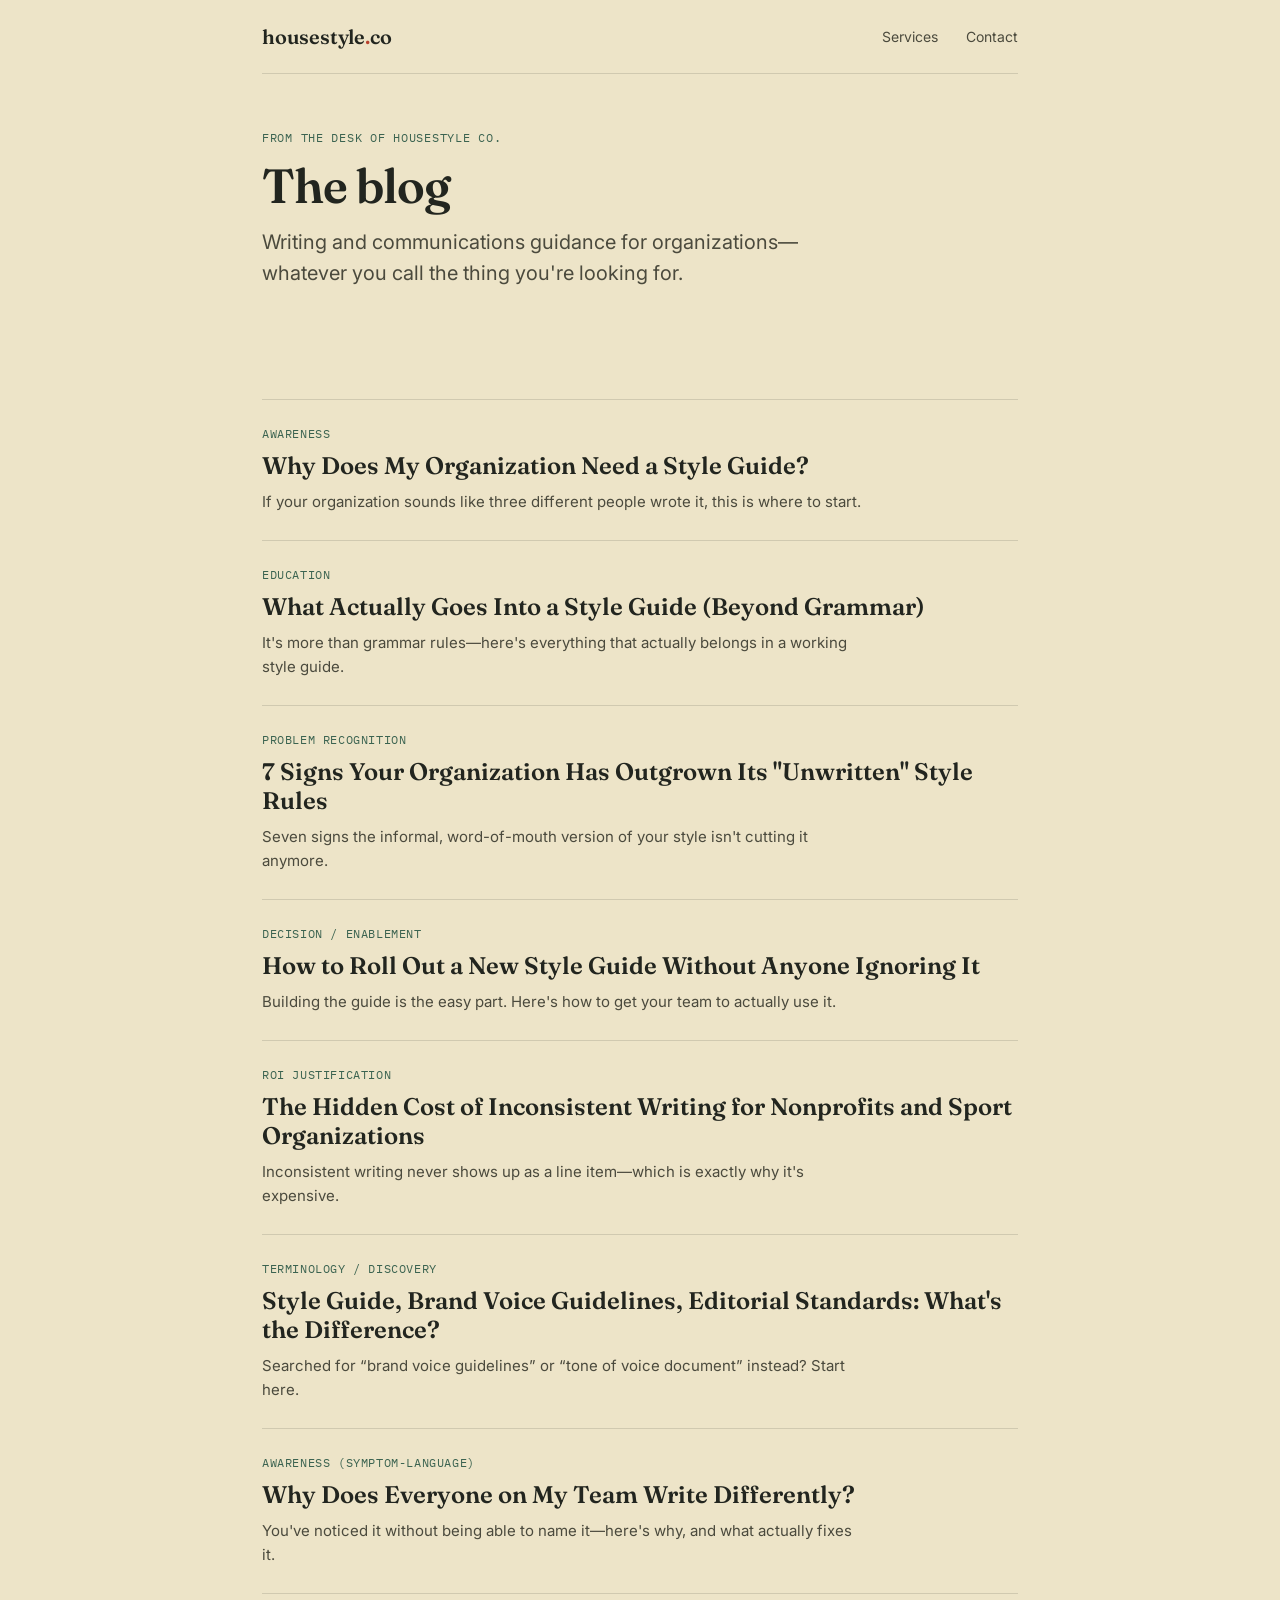
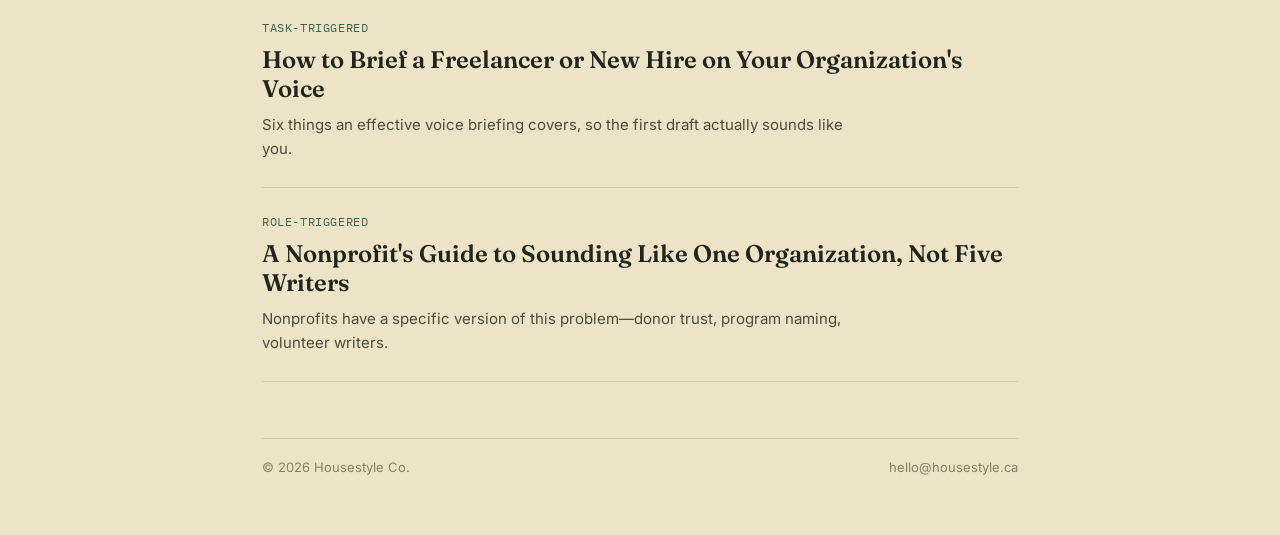
==== blog/index.html @ 7be758d1 "Add Housestyle Co. site: home, blog, free template Co-Authored-By: Claude Sonnet 5.5 <noreply@anthro" ====
<!DOCTYPE html>
<html lang="en">
<head>
<meta charset="UTF-8">
<meta name="viewport" content="width=device-width, initial-scale=1.0">

<title>Blog—Housestyle Co.</title>
<meta name="description" content="Writing and communications guidance for organizations—from Housestyle Co.">
<meta name="robots" content="index, follow">
<link rel="canonical" href="https://housestyle.ca/blog/">

<meta property="og:type" content="website">
<meta property="og:url" content="https://housestyle.ca/blog/">
<meta property="og:site_name" content="Housestyle Co.">
<meta property="og:title" content="Blog—Housestyle Co.">
<meta property="og:description" content="Writing and communications guidance for organizations.">
<meta property="og:image" content="https://housestyle.ca/og-image.png">

<link rel="preconnect" href="https://fonts.googleapis.com">
<link rel="preconnect" href="https://fonts.gstatic.com" crossorigin>
<link rel="stylesheet" href="../style.css">
<link rel="icon" href="data:image/svg+xml,<svg xmlns=%22http://www.w3.org/2000/svg%22 viewBox=%220 0 100 100%22><rect width=%22100%22 height=%22100%22 fill=%22%23EDE4C8%22/><rect x=%2222%22 y=%2222%22 width=%2256%22 height=%2256%22 fill=%22none%22 stroke=%22%23B8402C%22 stroke-width=%228%22/></svg>">
</head>
<body>
<div class="wrap">

  <nav class="nav" aria-label="Primary">
    <a class="wordmark" href="../index.html">housestyle<span>.</span>co</a>
    <div class="navlinks">
      <a href="../index.html#services">Services</a>
      <a href="../index.html#contact">Contact</a>
    </div>
  </nav>

  <header class="hero" style="padding:56px 0 20px;">
    <div class="eyebrow">from the desk of housestyle co.</div>
    <h1 class="headword" style="font-size:48px;">The blog</h1>
    <p class="definition" style="margin-top:18px;">Writing and communications guidance for organizations—whatever you call the thing you're looking for.</p>
  </header>

  <main>
  <div class="blog-list">
    <a class="post-card" href="why-your-organization-needs-a-style-guide.html">
      <p class="post-meta">Awareness</p>
      <h2 class="post-title">Why Does My Organization Need a Style Guide?</h2>
      <p class="post-excerpt">If your organization sounds like three different people wrote it, this is where to start.</p>
    </a>
    <a class="post-card" href="what-goes-into-a-style-guide.html">
      <p class="post-meta">Education</p>
      <h2 class="post-title">What Actually Goes Into a Style Guide (Beyond Grammar)</h2>
      <p class="post-excerpt">It's more than grammar rules—here's everything that actually belongs in a working style guide.</p>
    </a>
    <a class="post-card" href="signs-youve-outgrown-unwritten-style-rules.html">
      <p class="post-meta">Problem recognition</p>
      <h2 class="post-title">7 Signs Your Organization Has Outgrown Its "Unwritten" Style Rules</h2>
      <p class="post-excerpt">Seven signs the informal, word-of-mouth version of your style isn't cutting it anymore.</p>
    </a>
    <a class="post-card" href="how-to-roll-out-a-style-guide.html">
      <p class="post-meta">Decision / enablement</p>
      <h2 class="post-title">How to Roll Out a New Style Guide Without Anyone Ignoring It</h2>
      <p class="post-excerpt">Building the guide is the easy part. Here's how to get your team to actually use it.</p>
    </a>
    <a class="post-card" href="hidden-cost-of-inconsistent-writing.html">
      <p class="post-meta">ROI justification</p>
      <h2 class="post-title">The Hidden Cost of Inconsistent Writing for Nonprofits and Sport Organizations</h2>
      <p class="post-excerpt">Inconsistent writing never shows up as a line item—which is exactly why it's expensive.</p>
    </a>
    <a class="post-card" href="style-guide-brand-voice-glossary.html">
      <p class="post-meta">Terminology / discovery</p>
      <h2 class="post-title">Style Guide, Brand Voice Guidelines, Editorial Standards: What's the Difference?</h2>
      <p class="post-excerpt">Searched for “brand voice guidelines” or “tone of voice document” instead? Start here.</p>
    </a>
    <a class="post-card" href="why-everyone-writes-differently.html">
      <p class="post-meta">Awareness (symptom-language)</p>
      <h2 class="post-title">Why Does Everyone on My Team Write Differently?</h2>
      <p class="post-excerpt">You've noticed it without being able to name it—here's why, and what actually fixes it.</p>
    </a>
    <a class="post-card" href="how-to-brief-a-freelancer.html">
      <p class="post-meta">Task-triggered</p>
      <h2 class="post-title">How to Brief a Freelancer or New Hire on Your Organization's Voice</h2>
      <p class="post-excerpt">Six things an effective voice briefing covers, so the first draft actually sounds like you.</p>
    </a>
    <a class="post-card" href="sounding-like-one-organization.html">
      <p class="post-meta">Role-triggered</p>
      <h2 class="post-title">A Nonprofit's Guide to Sounding Like One Organization, Not Five Writers</h2>
      <p class="post-excerpt">Nonprofits have a specific version of this problem—donor trust, program naming, volunteer writers.</p>
    </a>
  </div>
  </main>

  <footer>
    <div class="footer-meta">
      <span>&copy; <span id="year"></span> Housestyle Co.</span>
      <span>hello@housestyle.ca</span>
    </div>
  </footer>

</div>
<script>document.getElementById('year').textContent = new Date().getFullYear();</script>
</body>
</html>
---- style.css ----
@import url('https://fonts.googleapis.com/css2?family=Fraunces:opsz,wght@9..144,400;9..144,500;9..144,600&family=Inter:wght@400;500;600&family=IBM+Plex+Mono:wght@400;500&display=swap');

:root{
  --paper:#EDE4C8;
  --paper-2:#E2D6AC;
  --ink:#22251F;
  --ink-soft:#4B4A3D;
  --muted:#8A7F63;
  --redline:#B8402C;
  --stamp:#3B6350;
  --line: rgba(34,37,31,0.14);
}
*{box-sizing:border-box;}
html{scroll-behavior:smooth;}
body{margin:0;background:var(--paper);color:var(--ink);font-family:'Inter',sans-serif;}
.wrap{max-width:820px;margin:0 auto;padding:0 32px;}
a{color:inherit;}

/* nav */
.nav{position:sticky;top:0;background:var(--paper);z-index:10;display:flex;align-items:center;justify-content:space-between;padding:24px 0;border-bottom:1px solid var(--line);}
.wordmark{font-family:'Fraunces',serif;font-size:20px;font-weight:600;letter-spacing:-0.01em;text-decoration:none;}
.wordmark span{color:var(--redline);}
.navlinks{display:flex;gap:28px;font-size:14px;color:var(--ink-soft);}
.navlinks a{text-decoration:none;}
.navlinks a:hover{color:var(--redline);}

/* hero: dictionary entry */
.hero{padding:72px 0 40px;}
.eyebrow{font-family:'IBM Plex Mono',monospace;font-size:12px;letter-spacing:0.06em;text-transform:uppercase;color:var(--stamp);margin-bottom:18px;}
.headword{font-family:'Fraunces',serif;font-size:64px;font-weight:600;line-height:0.95;letter-spacing:-0.02em;margin:0;}
.phonetic{font-family:'IBM Plex Mono',monospace;font-size:16px;color:var(--muted);margin:14px 0 22px;}
.phonetic em{font-style:normal;color:var(--ink-soft);}
.tagline{font-family:'Fraunces',serif;font-style:italic;font-size:22px;color:var(--redline);margin:0 0 22px;}
.definition{font-size:20px;line-height:1.55;max-width:560px;color:var(--ink-soft);margin:0 0 34px;}
.definition strong{color:var(--ink);font-weight:600;}

.cta-row{display:flex;gap:14px;flex-wrap:wrap;}
.btn{font-family:'Inter',sans-serif;font-size:15px;font-weight:500;padding:13px 22px;border-radius:3px;text-decoration:none;display:inline-block;border:1px solid var(--ink);cursor:pointer;}
.btn-primary{background:var(--ink);color:var(--paper);}
.btn-primary:hover{background:var(--ink-soft);}
.btn-secondary{background:transparent;color:var(--ink);}
.btn-secondary:hover{background:var(--paper-2);}

/* redline demo */
.demo{margin:56px 0;padding:32px;background:var(--paper-2);border-radius:4px;}
.demo-label{font-family:'IBM Plex Mono',monospace;font-size:12px;text-transform:uppercase;letter-spacing:0.06em;color:var(--muted);margin-bottom:18px;}
.demo-line{font-family:'Fraunces',serif;font-size:19px;line-height:2.1;color:var(--ink-soft);}
.strike{text-decoration:line-through;text-decoration-color:var(--redline);text-decoration-thickness:1.5px;color:var(--muted);}
.insert{color:var(--redline);font-family:'IBM Plex Mono',monospace;font-size:15px;margin-left:6px;}
.insert::before{content:"^ ";}

/* shared section heading */
section{scroll-margin-top:90px;}
.section-title{font-family:'Fraunces',serif;font-size:28px;font-weight:600;margin:0 0 6px;}
.section-sub{color:var(--muted);font-size:15px;margin:0 0 32px;}

/* services */
.services{margin:64px 0;}
.entry{display:grid;grid-template-columns:56px 1fr;gap:20px;padding:24px 0;border-top:1px solid var(--line);}
.entry:last-child{border-bottom:1px solid var(--line);}
.entry-num{font-family:'IBM Plex Mono',monospace;font-size:14px;color:var(--stamp);padding-top:3px;}
.entry-title{font-family:'Fraunces',serif;font-size:20px;font-weight:600;margin:0 0 8px;}
.entry-body{font-size:15px;line-height:1.6;color:var(--ink-soft);margin:0;max-width:520px;}

/* how it works */
.process{margin:64px 0;}
.steps{display:grid;grid-template-columns:repeat(4,1fr);gap:20px;}
.step{padding:20px 0 0;border-top:2px solid var(--stamp);}
.step-num{font-family:'IBM Plex Mono',monospace;font-size:13px;color:var(--stamp);margin:0 0 10px;}
.step-title{font-family:'Fraunces',serif;font-size:17px;font-weight:600;margin:0 0 8px;}
.step-body{font-size:14px;line-height:1.5;color:var(--ink-soft);margin:0;}

/* credentials */
.about{margin:64px 0;padding:36px 0;border-top:1px solid var(--line);border-bottom:1px solid var(--line);display:grid;grid-template-columns:1fr 1fr;gap:32px;}
.stat-num{font-family:'Fraunces',serif;font-size:36px;font-weight:600;color:var(--stamp);margin:0;}
.stat-label{font-size:14px;color:var(--ink-soft);margin:6px 0 0;line-height:1.5;}

/* contact */
.contact{margin:64px 0;}
.closing-line{font-family:'Fraunces',serif;font-size:32px;font-weight:600;line-height:1.2;max-width:480px;margin:0 0 26px;}
.contact-form{max-width:480px;margin-top:32px;display:flex;flex-direction:column;gap:14px;}
.contact-form label{font-family:'IBM Plex Mono',monospace;font-size:12px;text-transform:uppercase;letter-spacing:0.05em;color:var(--muted);}
.contact-form input,.contact-form textarea{font-family:'Inter',sans-serif;font-size:15px;padding:11px 12px;border:1px solid var(--ink-soft);border-radius:3px;background:var(--paper-2);color:var(--ink);}
.contact-form textarea{min-height:110px;resize:vertical;}
.contact-form input:focus,.contact-form textarea:focus{outline:2px solid var(--redline);outline-offset:1px;}

footer{padding:0 0 60px;}
.footer-meta{margin-top:16px;padding-top:20px;border-top:1px solid var(--line);font-size:13px;color:var(--muted);display:flex;justify-content:space-between;flex-wrap:wrap;gap:8px;}

/* ---- blog-specific additions ---- */

/* blog index list */
.blog-list{margin:56px 0;}
.post-card{display:block;padding:26px 0;border-top:1px solid var(--line);text-decoration:none;color:inherit;}
.post-card:last-child{border-bottom:1px solid var(--line);}
.post-meta{font-family:'IBM Plex Mono',monospace;font-size:12px;text-transform:uppercase;letter-spacing:0.05em;color:var(--stamp);margin:0 0 10px;}
.post-title{font-family:'Fraunces',serif;font-size:24px;font-weight:600;margin:0 0 10px;}
.post-card:hover .post-title{color:var(--redline);}
.post-excerpt{font-size:15px;line-height:1.6;color:var(--ink-soft);margin:0;max-width:600px;}

/* article page */
.article-header{padding:56px 0 32px;border-bottom:1px solid var(--line);}
.breadcrumb{font-family:'IBM Plex Mono',monospace;font-size:12px;color:var(--muted);margin:0 0 22px;text-decoration:none;display:inline-block;}
.breadcrumb:hover{color:var(--redline);}
.article-title{font-family:'Fraunces',serif;font-size:42px;font-weight:600;line-height:1.1;letter-spacing:-0.01em;margin:0 0 16px;}
.article-meta{font-family:'IBM Plex Mono',monospace;font-size:12px;text-transform:uppercase;letter-spacing:0.05em;color:var(--stamp);}

.article-body{padding:44px 0 20px;font-size:17px;line-height:1.75;color:var(--ink-soft);max-width:680px;}
.article-body h2{font-family:'Fraunces',serif;font-size:26px;font-weight:600;color:var(--ink);margin:44px 0 16px;}
.article-body h2:first-child{margin-top:0;}
.article-body p{margin:0 0 20px;}
.article-body ul{margin:0 0 20px;padding-left:22px;}
.article-body li{margin:0 0 10px;}
.article-body strong{color:var(--ink);font-weight:600;}
.article-body a{color:var(--redline);text-decoration-thickness:1.5px;}
.article-body hr{border:none;border-top:1px solid var(--line);margin:44px 0 28px;}
.article-cta{font-size:16px;line-height:1.6;color:var(--ink-soft);font-style:italic;}
.article-cta a{font-style:normal;}

.template-cta{margin:40px 0;padding:28px;background:var(--paper-2);border-radius:4px;border-left:3px solid var(--redline);}
.template-cta-label{font-family:'IBM Plex Mono',monospace;font-size:12px;text-transform:uppercase;letter-spacing:0.06em;color:var(--stamp);margin:0 0 10px;}
.template-cta-title{font-family:'Fraunces',serif;font-size:21px;font-weight:600;color:var(--ink);margin:0 0 8px;}
.template-cta-body{font-size:15px;line-height:1.6;color:var(--ink-soft);margin:0 0 18px;max-width:480px;}

.article-nav{display:flex;justify-content:space-between;padding:32px 0 60px;border-top:1px solid var(--line);margin-top:20px;font-size:14px;}
.article-nav a{text-decoration:none;color:var(--ink-soft);}
.article-nav a:hover{color:var(--redline);}

@media(max-width:640px){
  .headword{font-size:40px;}
  .article-title{font-size:30px;}
  .about{grid-template-columns:1fr;}
  .steps{grid-template-columns:1fr 1fr;}
  .nav{flex-direction:column;align-items:flex-start;gap:14px;position:static;}
}
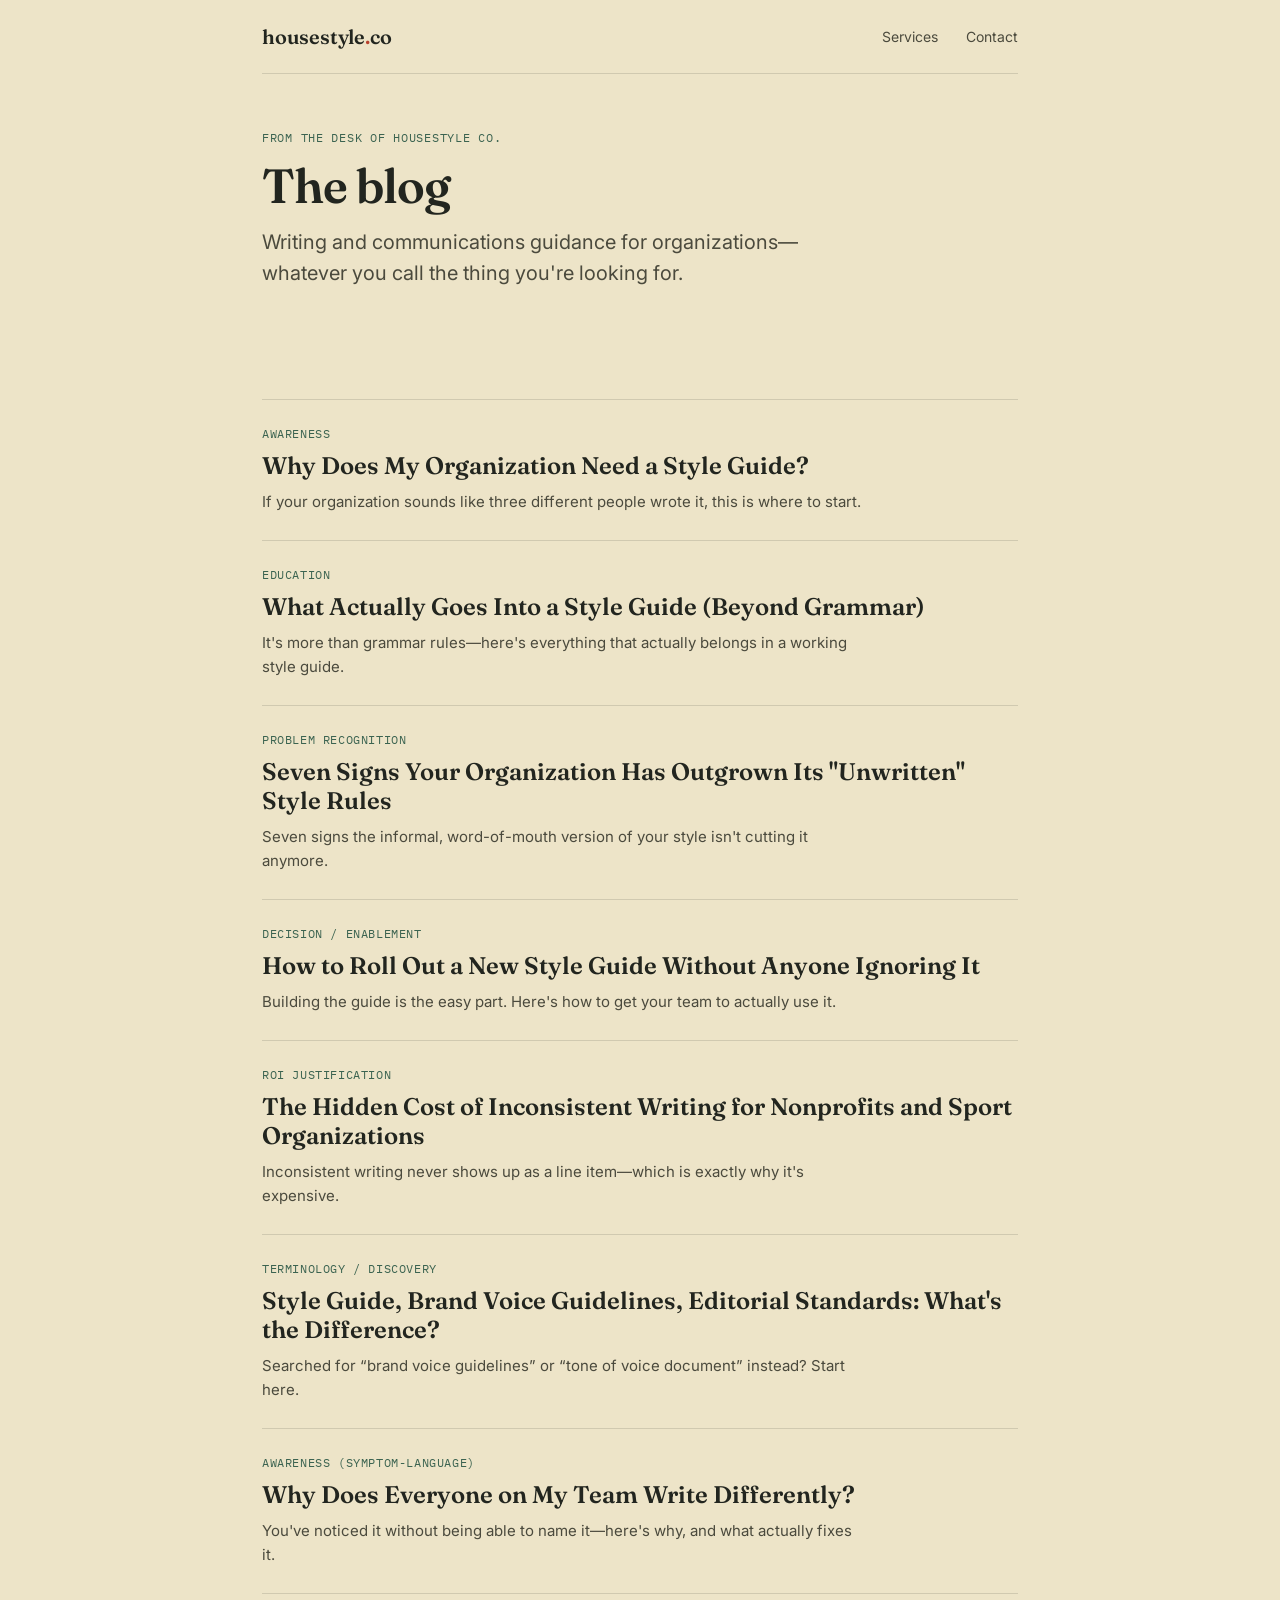
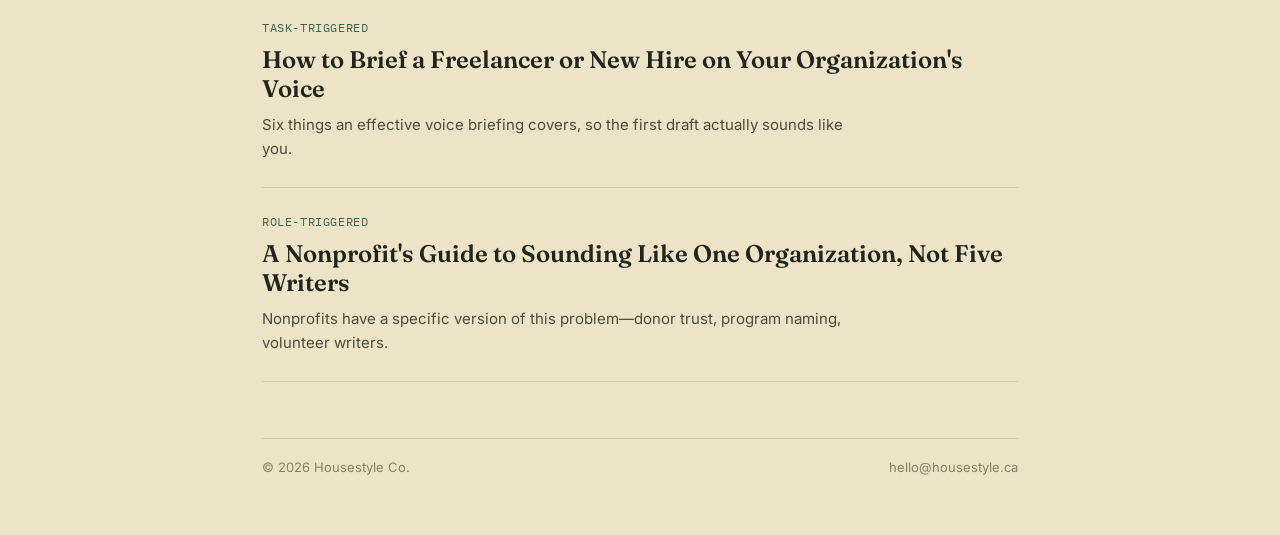
==== commit 2c579098: "Number style: spell out one to nine, numerals for 10 and up (excluding main page) Co-Authored-By: Cl" ====
--- a/blog/index.html
+++ b/blog/index.html
@@ -52,7 +52,7 @@
     </a>
     <a class="post-card" href="signs-youve-outgrown-unwritten-style-rules.html">
       <p class="post-meta">Problem recognition</p>
-      <h2 class="post-title">7 Signs Your Organization Has Outgrown Its "Unwritten" Style Rules</h2>
+      <h2 class="post-title">Seven Signs Your Organization Has Outgrown Its "Unwritten" Style Rules</h2>
       <p class="post-excerpt">Seven signs the informal, word-of-mouth version of your style isn't cutting it anymore.</p>
     </a>
     <a class="post-card" href="how-to-roll-out-a-style-guide.html">
--- a/style.css
+++ b/style.css
@@ -133,3 +133,21 @@
   .steps{grid-template-columns:1fr 1fr;}
   .nav{flex-direction:column;align-items:flex-start;gap:14px;position:static;}
 }
+
+/* ---- HubSpot embedded forms ---- */
+.hs-form-wrap{max-width:480px;margin-top:32px;}
+.hs-form-wrap form.hs-form{display:flex;flex-direction:column;gap:14px;margin:0;font-family:'Inter',sans-serif;}
+.hs-form-wrap fieldset{max-width:none !important;border:0;margin:0;padding:0;}
+.hs-form-wrap .hs-form-field{margin:0 0 14px;}
+.hs-form-wrap .hs-form-field>label,.hs-form-wrap label{display:block;font-family:'IBM Plex Mono',monospace;font-size:12px;text-transform:uppercase;letter-spacing:0.05em;color:var(--muted);margin-bottom:6px;}
+.hs-form-wrap .hs-form-required{color:var(--redline);margin-left:2px;}
+.hs-form-wrap .input{margin:0;}
+.hs-form-wrap input.hs-input,.hs-form-wrap textarea.hs-input{width:100% !important;box-sizing:border-box;font-family:'Inter',sans-serif;font-size:15px;padding:11px 12px;border:1px solid var(--ink-soft);border-radius:3px;background:var(--paper-2);color:var(--ink);}
+.hs-form-wrap textarea.hs-input{min-height:110px;resize:vertical;}
+.hs-form-wrap input.hs-input:focus,.hs-form-wrap textarea.hs-input:focus{outline:2px solid var(--redline);outline-offset:1px;}
+.hs-form-wrap .hs-error-msgs{list-style:none;margin:6px 0 0;padding:0;}
+.hs-form-wrap .hs-error-msg,.hs-form-wrap .hs-error-msgs label{color:var(--redline);font-family:'Inter',sans-serif;font-size:13px;text-transform:none;letter-spacing:0;}
+.hs-form-wrap input.hs-button{font-family:'Inter',sans-serif;font-size:15px;font-weight:500;padding:13px 22px;border-radius:3px;border:1px solid var(--ink);background:var(--ink);color:var(--paper);cursor:pointer;}
+.hs-form-wrap input.hs-button:hover{background:var(--ink-soft);}
+.hs-form-wrap .submitted-message{font-family:'Fraunces',serif;font-size:20px;color:var(--stamp);}
+.hs-form-wrap .hs-richtext,.hs-form-wrap .legal-consent-container{font-size:13px;color:var(--muted);}
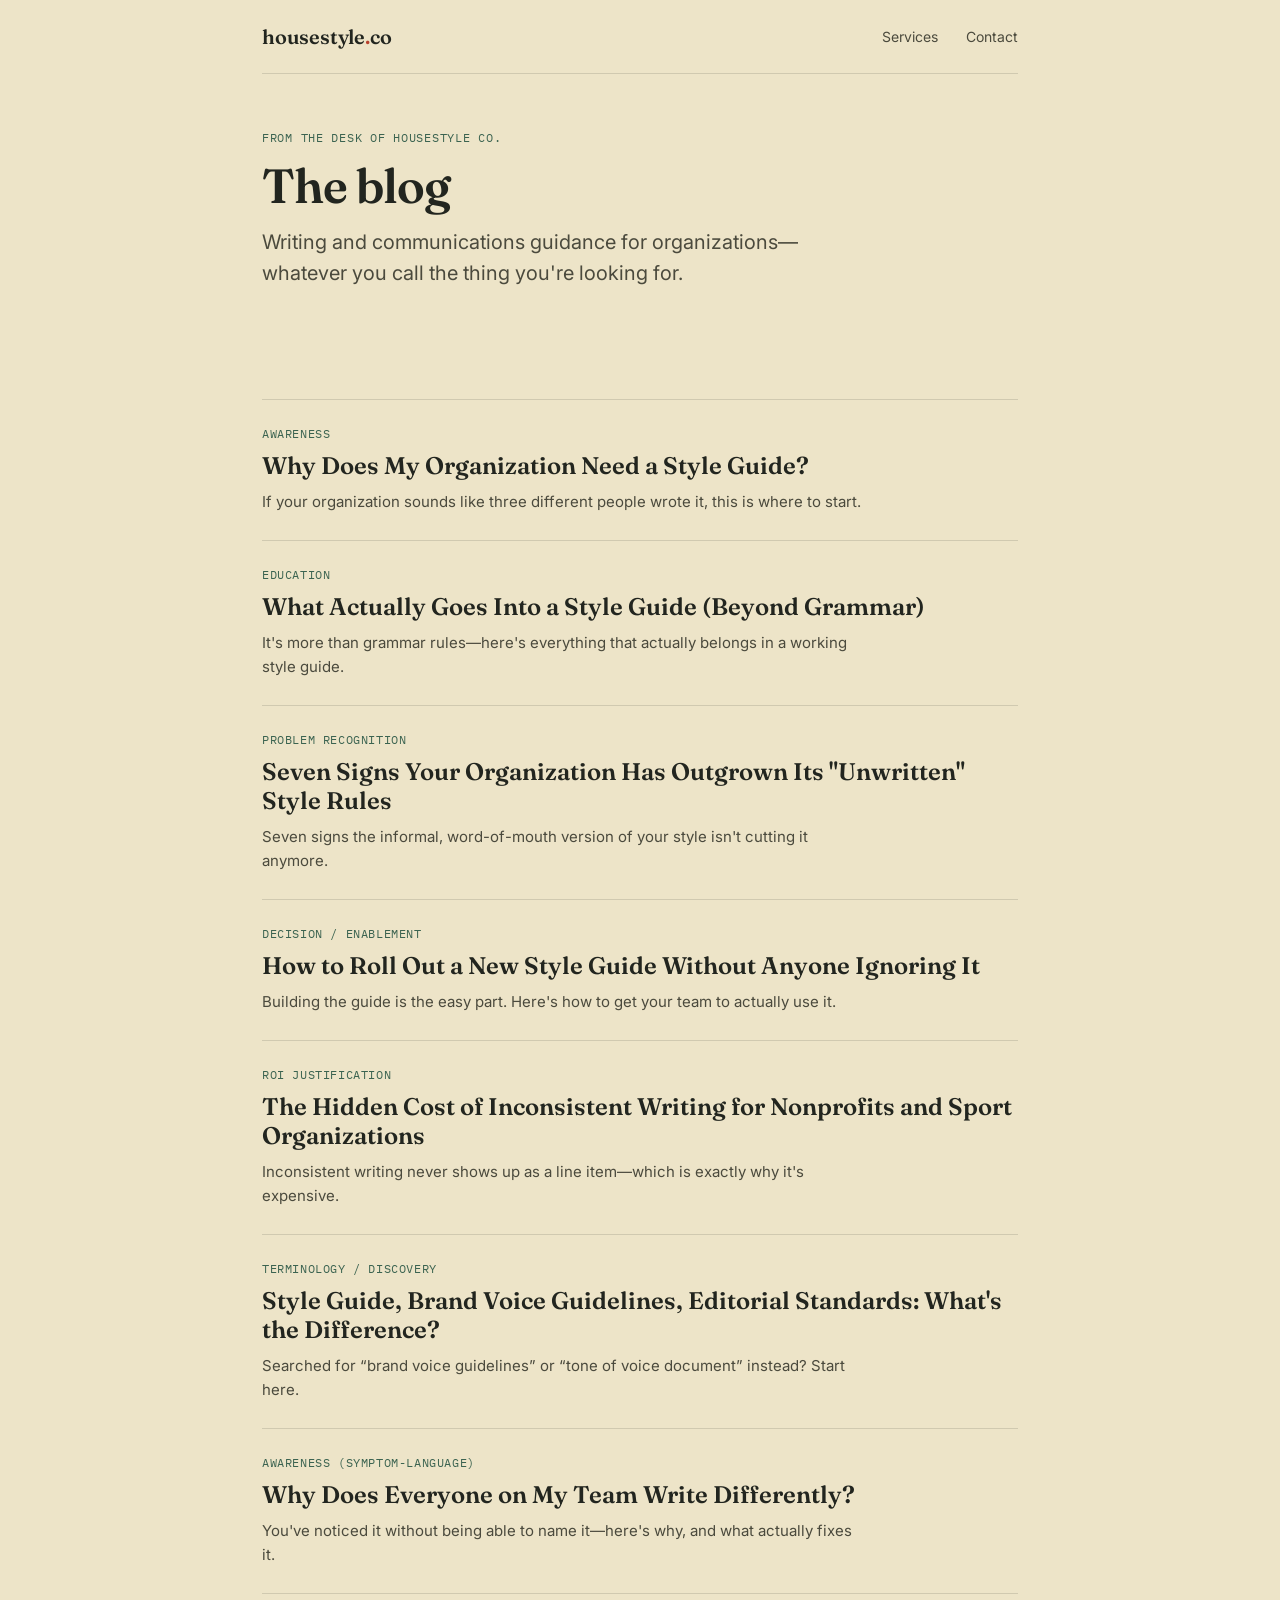
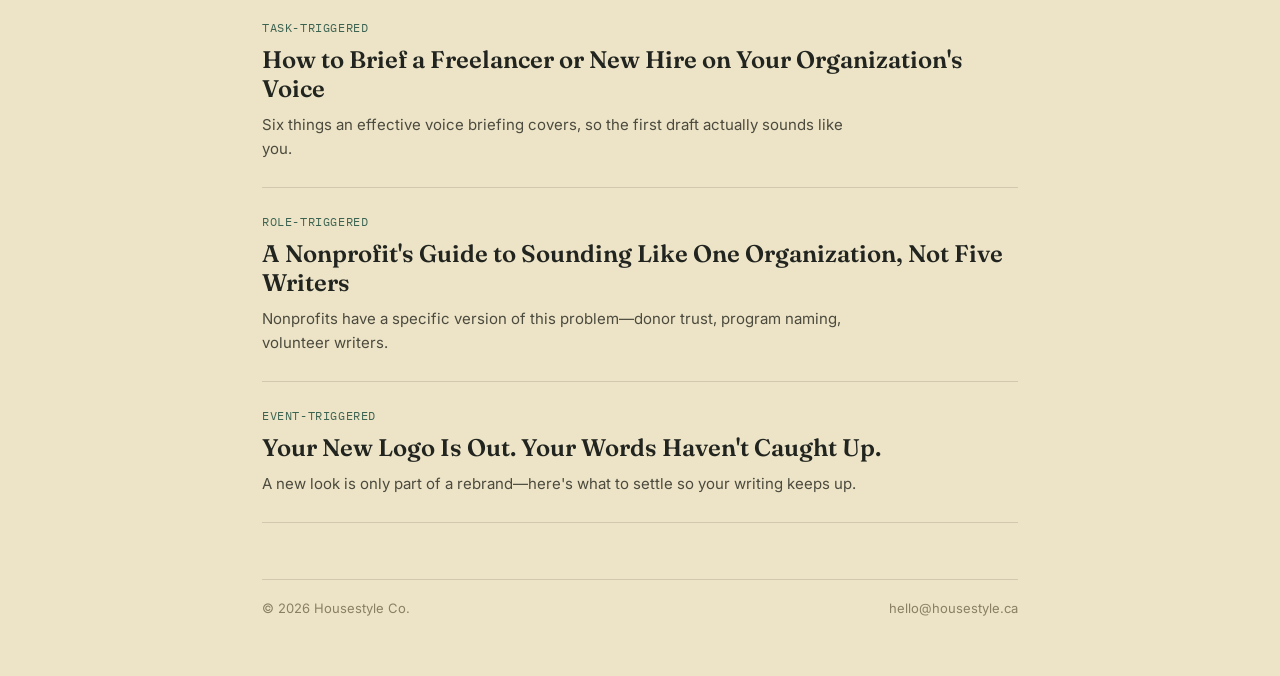
==== commit e1d91ce5: "Add blog post: Your New Logo Is Out. Your Words Haven't Caught Up. New post page and Markdown source" ====
--- a/blog/index.html
+++ b/blog/index.html
@@ -85,6 +85,11 @@
       <h2 class="post-title">A Nonprofit's Guide to Sounding Like One Organization, Not Five Writers</h2>
       <p class="post-excerpt">Nonprofits have a specific version of this problem—donor trust, program naming, volunteer writers.</p>
     </a>
+    <a class="post-card" href="new-logo-words-havent-caught-up.html">
+      <p class="post-meta">Event-triggered</p>
+      <h2 class="post-title">Your New Logo Is Out. Your Words Haven't Caught Up.</h2>
+      <p class="post-excerpt">A new look is only part of a rebrand—here's what to settle so your writing keeps up.</p>
+    </a>
   </div>
   </main>
 
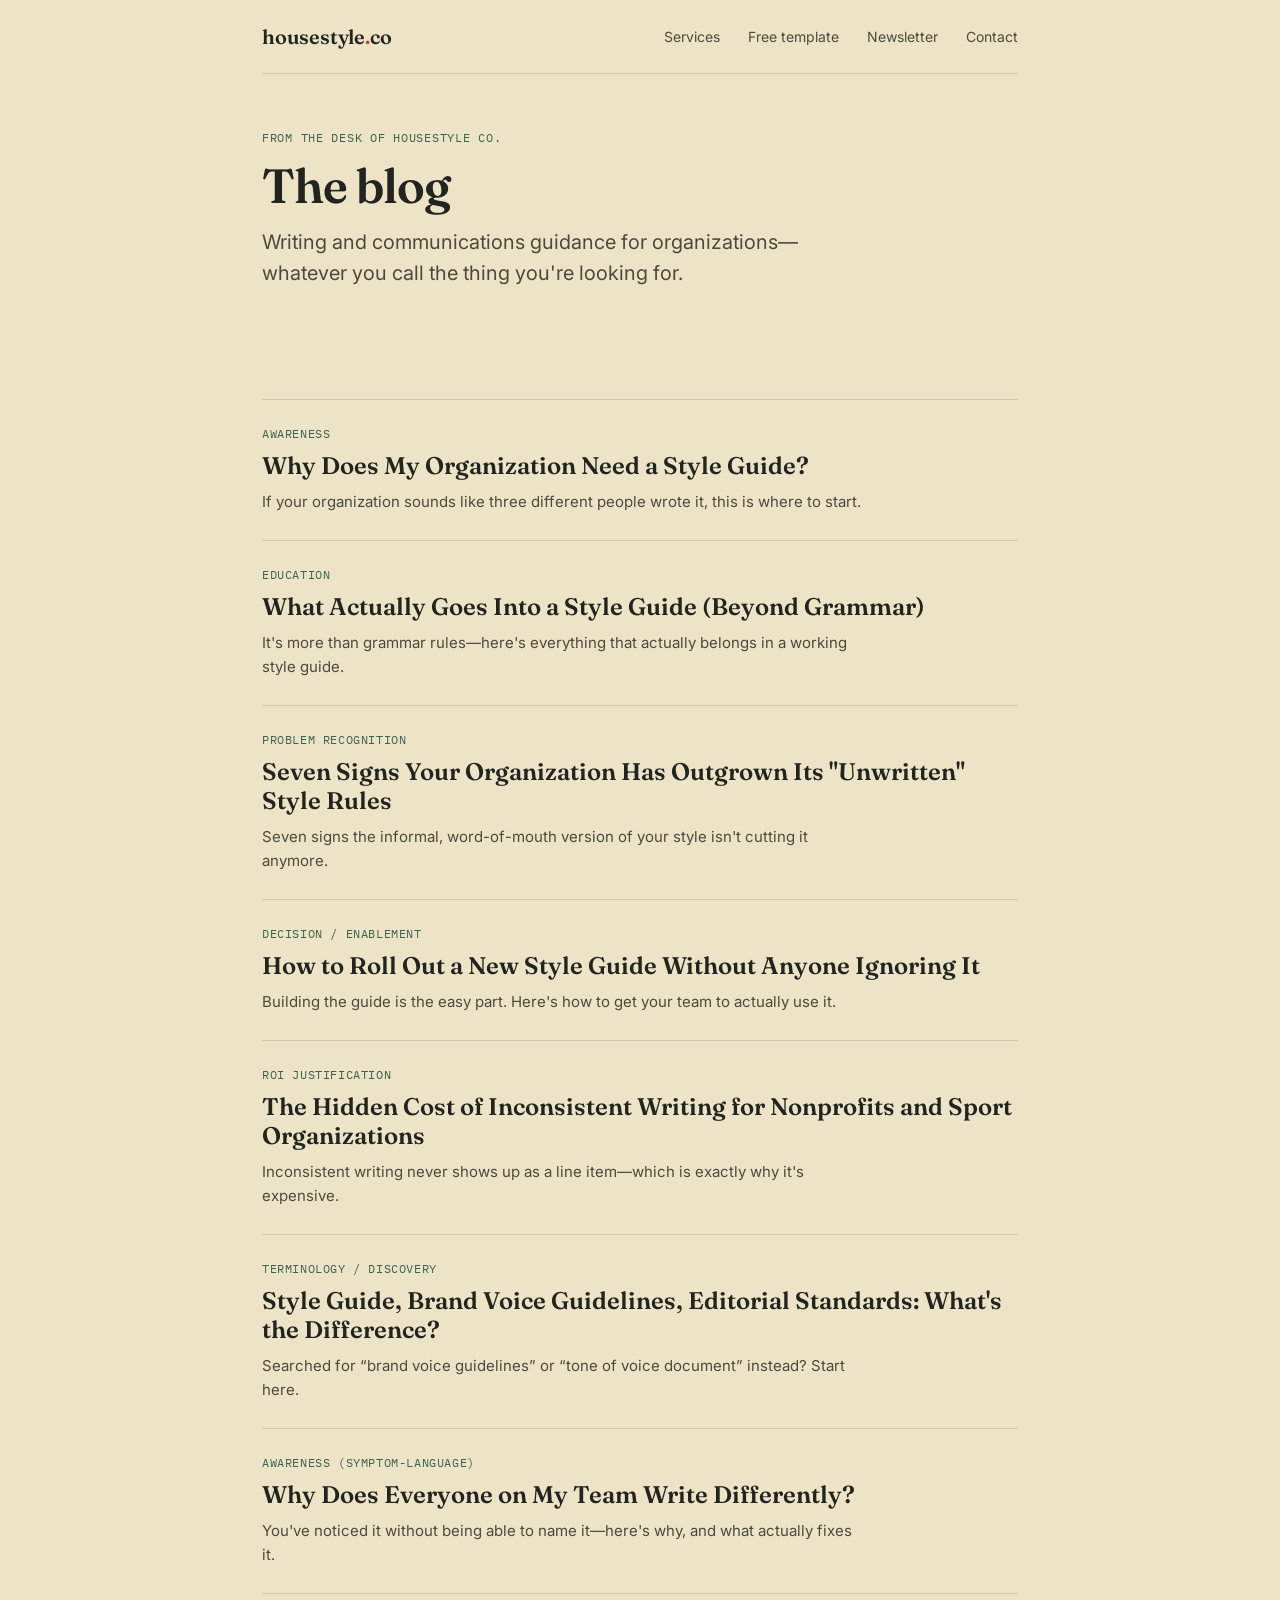
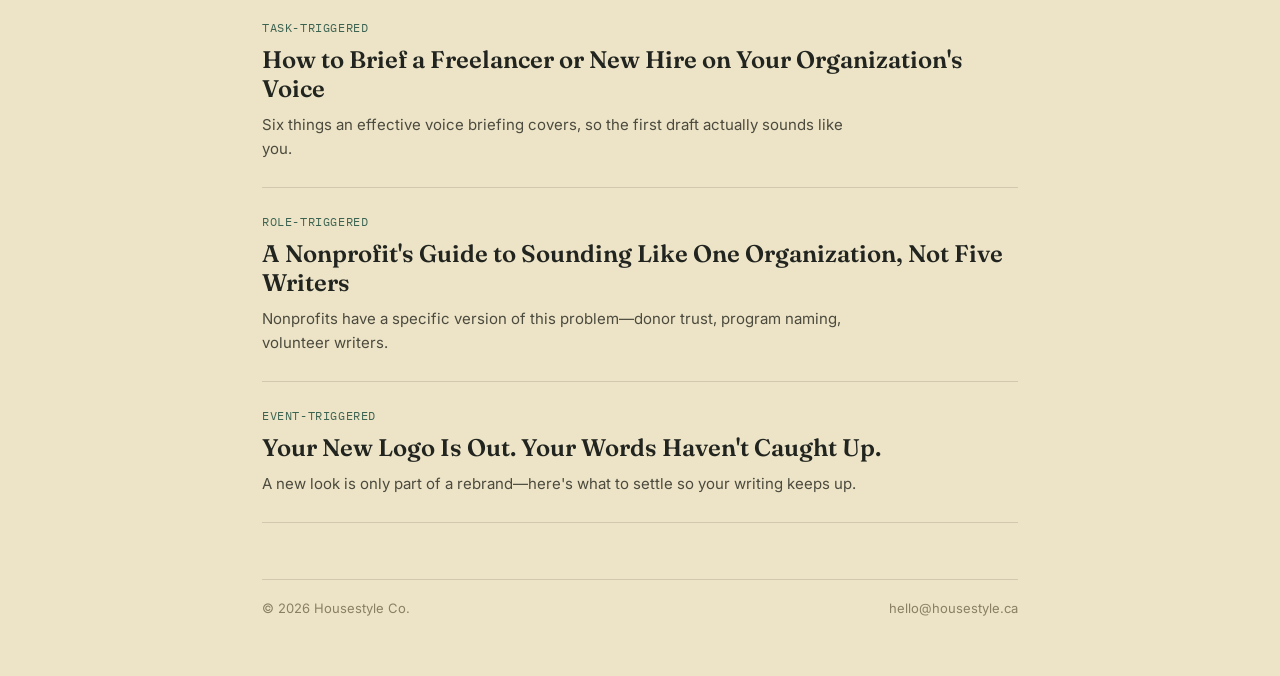
==== commit 6781bb40: "Add Free template and Newsletter links to the top menu Co-Authored-By: Claude Sonnet 5.5 <noreply@an" ====
--- a/blog/index.html
+++ b/blog/index.html
@@ -28,6 +28,8 @@
     <a class="wordmark" href="../index.html">housestyle<span>.</span>co</a>
     <div class="navlinks">
       <a href="../index.html#services">Services</a>
+      <a href="../free-template/index.html">Free template</a>
+      <a href="https://housestyleca.substack.com" target="_blank" rel="noopener">Newsletter</a>
       <a href="../index.html#contact">Contact</a>
     </div>
   </nav>
--- a/style.css
+++ b/style.css
@@ -132,6 +132,7 @@
   .about{grid-template-columns:1fr;}
   .steps{grid-template-columns:1fr 1fr;}
   .nav{flex-direction:column;align-items:flex-start;gap:14px;position:static;}
+  .navlinks{flex-wrap:wrap;gap:8px 20px;}
 }
 
 /* ---- HubSpot embedded forms ---- */
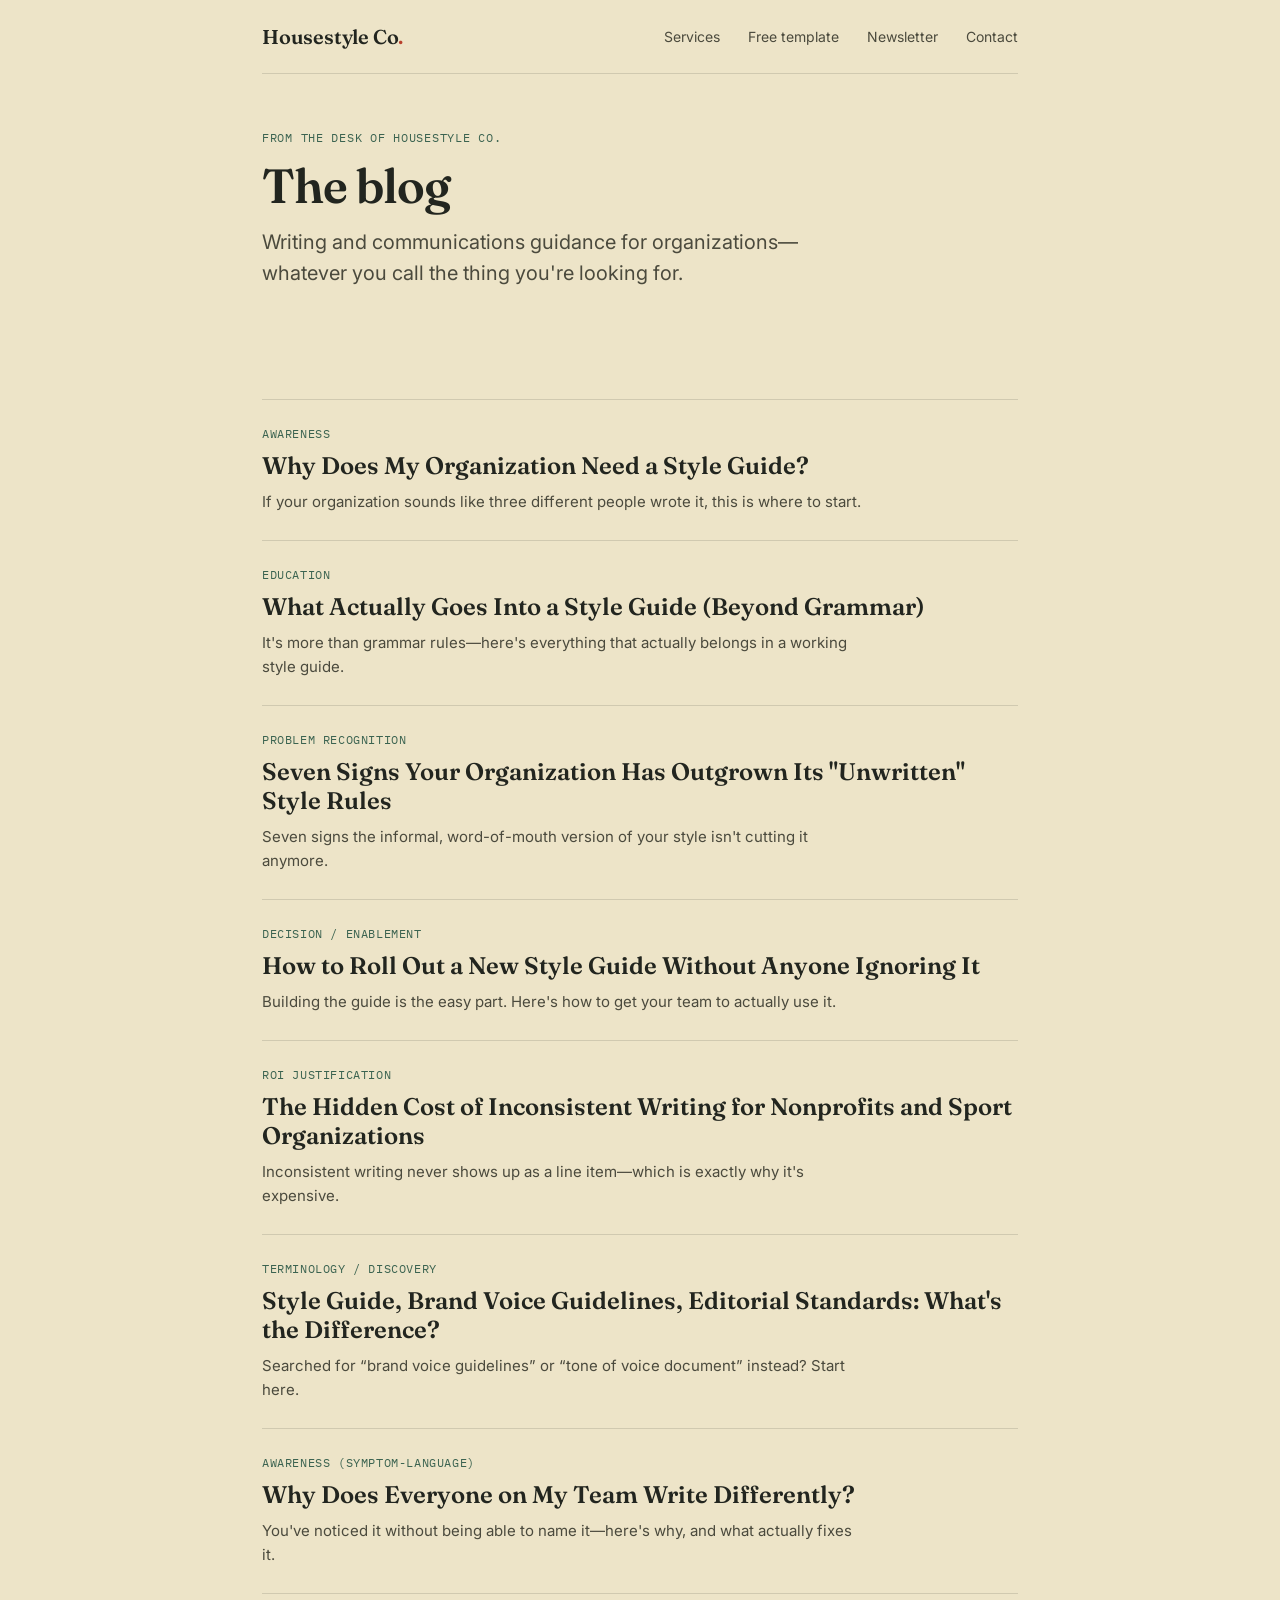
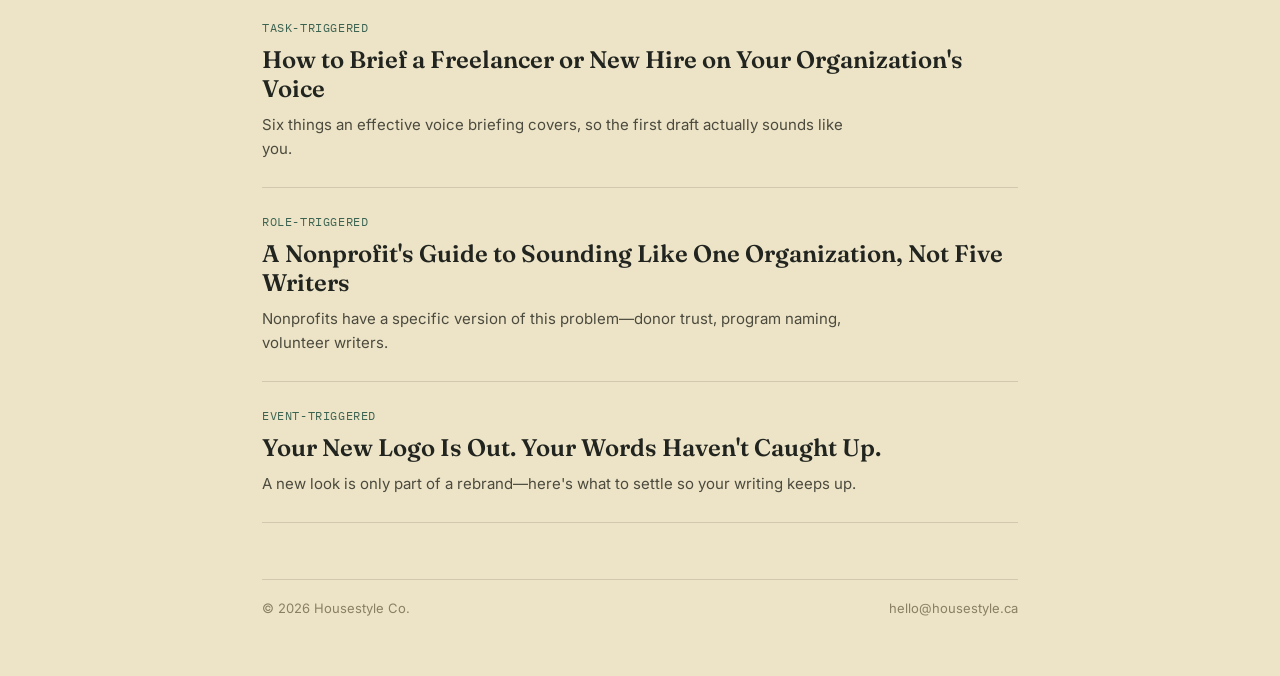
==== commit c011dc49: "Update wordmark to Housestyle Co. Header wordmark now reads Housestyle Co. with a redline period, re" ====
--- a/blog/index.html
+++ b/blog/index.html
@@ -25,7 +25,7 @@
 <div class="wrap">
 
   <nav class="nav" aria-label="Primary">
-    <a class="wordmark" href="../index.html">housestyle<span>.</span>co</a>
+    <a class="wordmark" href="../index.html">Housestyle Co<span>.</span></a>
     <div class="navlinks">
       <a href="../index.html#services">Services</a>
       <a href="../free-template/index.html">Free template</a>
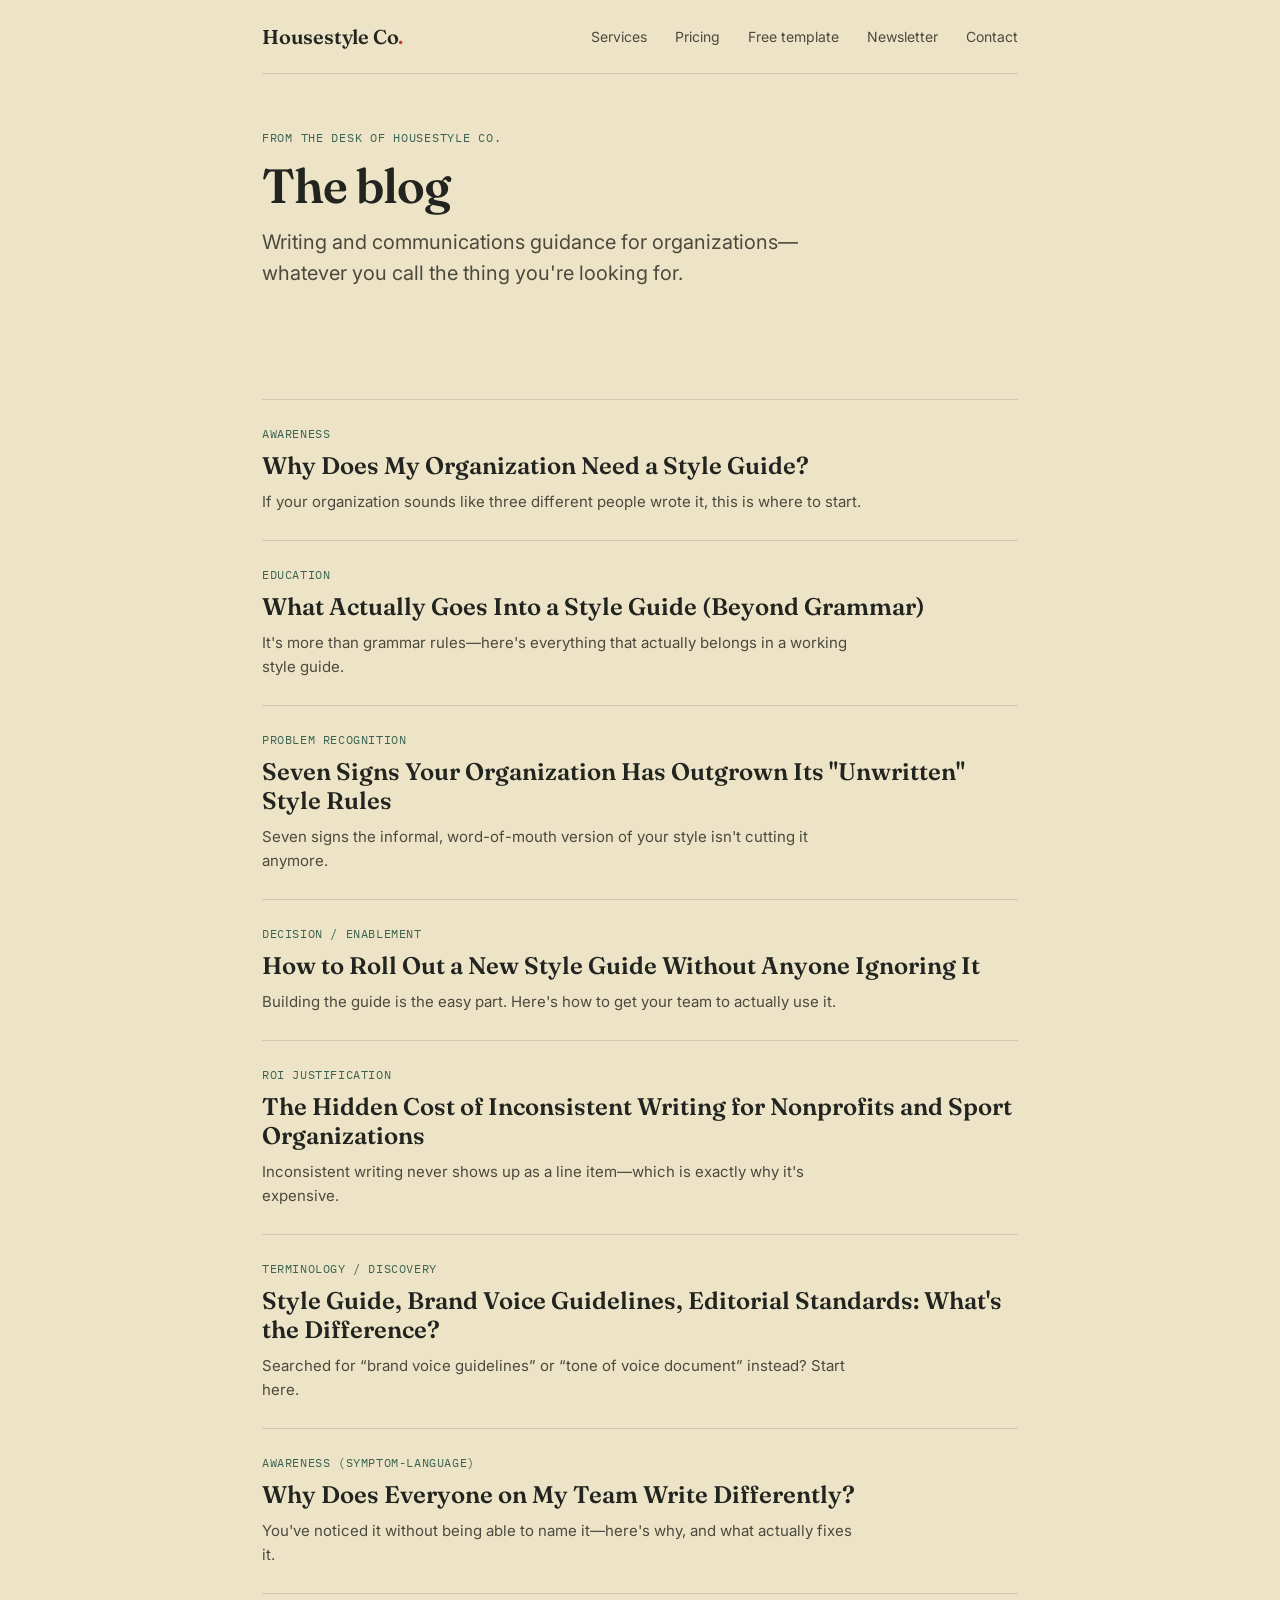
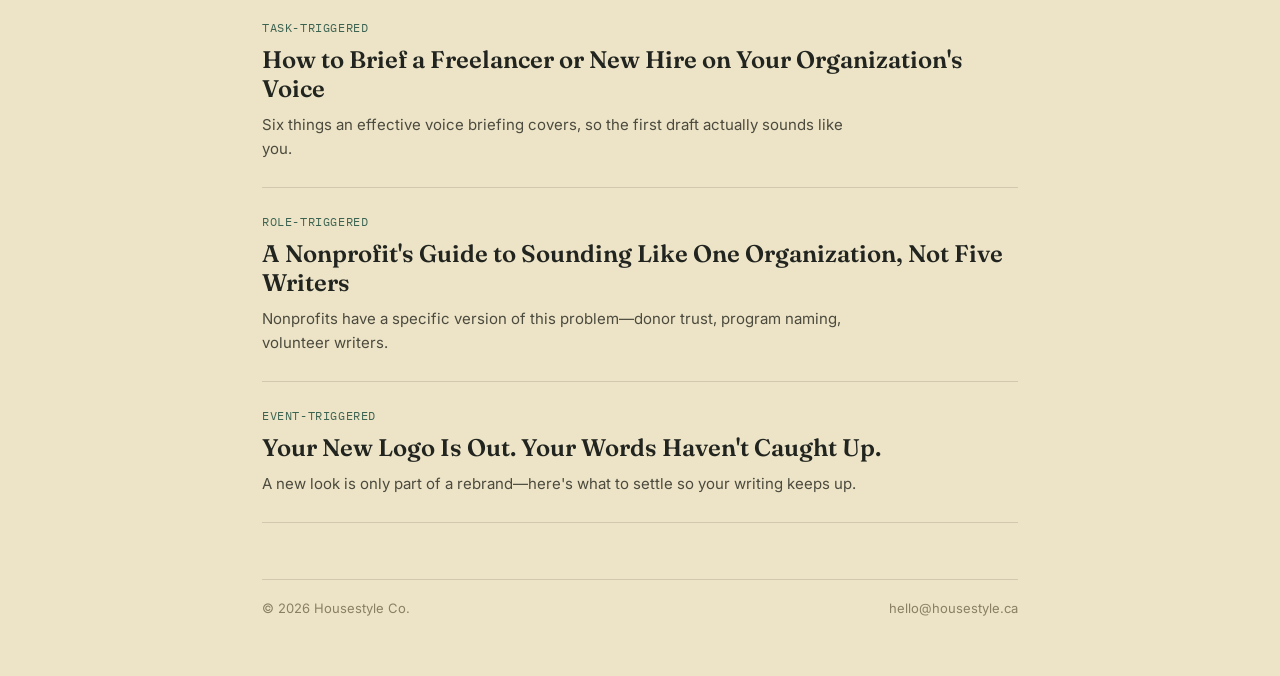
==== commit 6990896c: "Add pricing page and link it from every page's nav - New pricing/index.html: "from" prices for the V" ====
--- a/blog/index.html
+++ b/blog/index.html
@@ -28,6 +28,7 @@
     <a class="wordmark" href="../index.html">Housestyle Co<span>.</span></a>
     <div class="navlinks">
       <a href="../index.html#services">Services</a>
+      <a href="../pricing/index.html">Pricing</a>
       <a href="../free-template/index.html">Free template</a>
       <a href="https://housestyleca.substack.com" target="_blank" rel="noopener">Newsletter</a>
       <a href="../index.html#contact">Contact</a>
--- a/style.css
+++ b/style.css
@@ -152,3 +152,34 @@
 .hs-form-wrap input.hs-button:hover{background:var(--ink-soft);}
 .hs-form-wrap .submitted-message{font-family:'Fraunces',serif;font-size:20px;color:var(--stamp);}
 .hs-form-wrap .hs-richtext,.hs-form-wrap .legal-consent-container{font-size:13px;color:var(--muted);}
+
+/* ---- pricing page ---- */
+.navlinks a[aria-current="page"]{color:var(--redline);}
+.price-intro{padding:56px 0 32px;border-bottom:1px solid var(--line);}
+.price-intro .article-title{margin-bottom:14px;}
+.price-intro p{font-size:18px;line-height:1.6;color:var(--ink-soft);max-width:600px;margin:0;}
+.price-intro .price-note{font-family:'IBM Plex Mono',monospace;font-size:12px;text-transform:uppercase;letter-spacing:0.05em;color:var(--muted);margin:22px 0 0;}
+.start-here{margin:48px 0;padding:28px;background:var(--paper-2);border-radius:4px;border-left:3px solid var(--redline);display:grid;grid-template-columns:1fr auto;gap:12px 32px;align-items:start;}
+.start-here .template-cta-title{margin:0 0 8px;}
+.start-here .template-cta-body{margin:0;max-width:520px;}
+.start-here .btn{grid-column:1 / -1;justify-self:start;margin-top:8px;}
+.priced .entry{grid-template-columns:56px 1fr auto;}
+.price{text-align:right;white-space:nowrap;padding-top:2px;}
+.price-from{display:block;font-family:'IBM Plex Mono',monospace;font-size:11px;text-transform:uppercase;letter-spacing:0.06em;color:var(--muted);}
+.price-num{display:block;font-family:'Fraunces',serif;font-size:24px;font-weight:600;color:var(--ink);line-height:1.2;}
+.price-unit{display:block;font-family:'IBM Plex Mono',monospace;font-size:12px;color:var(--stamp);}
+.entry-terms{font-family:'IBM Plex Mono',monospace;font-size:12px;color:var(--stamp);margin:10px 0 0;}
+.addons{margin:64px 0;}
+.addon{display:grid;grid-template-columns:1fr auto;gap:20px;padding:18px 0;border-top:1px solid var(--line);}
+.addon:last-child{border-bottom:1px solid var(--line);}
+.addon-title{font-family:'Fraunces',serif;font-size:18px;font-weight:600;margin:0 0 6px;}
+.addon-body{font-size:14px;line-height:1.55;color:var(--ink-soft);margin:0;max-width:520px;}
+.addon .price-num{font-size:20px;}
+@media(max-width:640px){
+  .priced .entry{grid-template-columns:40px 1fr;}
+  .priced .price{grid-column:2;text-align:left;}
+  .start-here{grid-template-columns:1fr;}
+  .start-here .price{text-align:left;}
+  .addon{grid-template-columns:1fr;gap:8px;}
+  .addon .price{text-align:left;}
+}
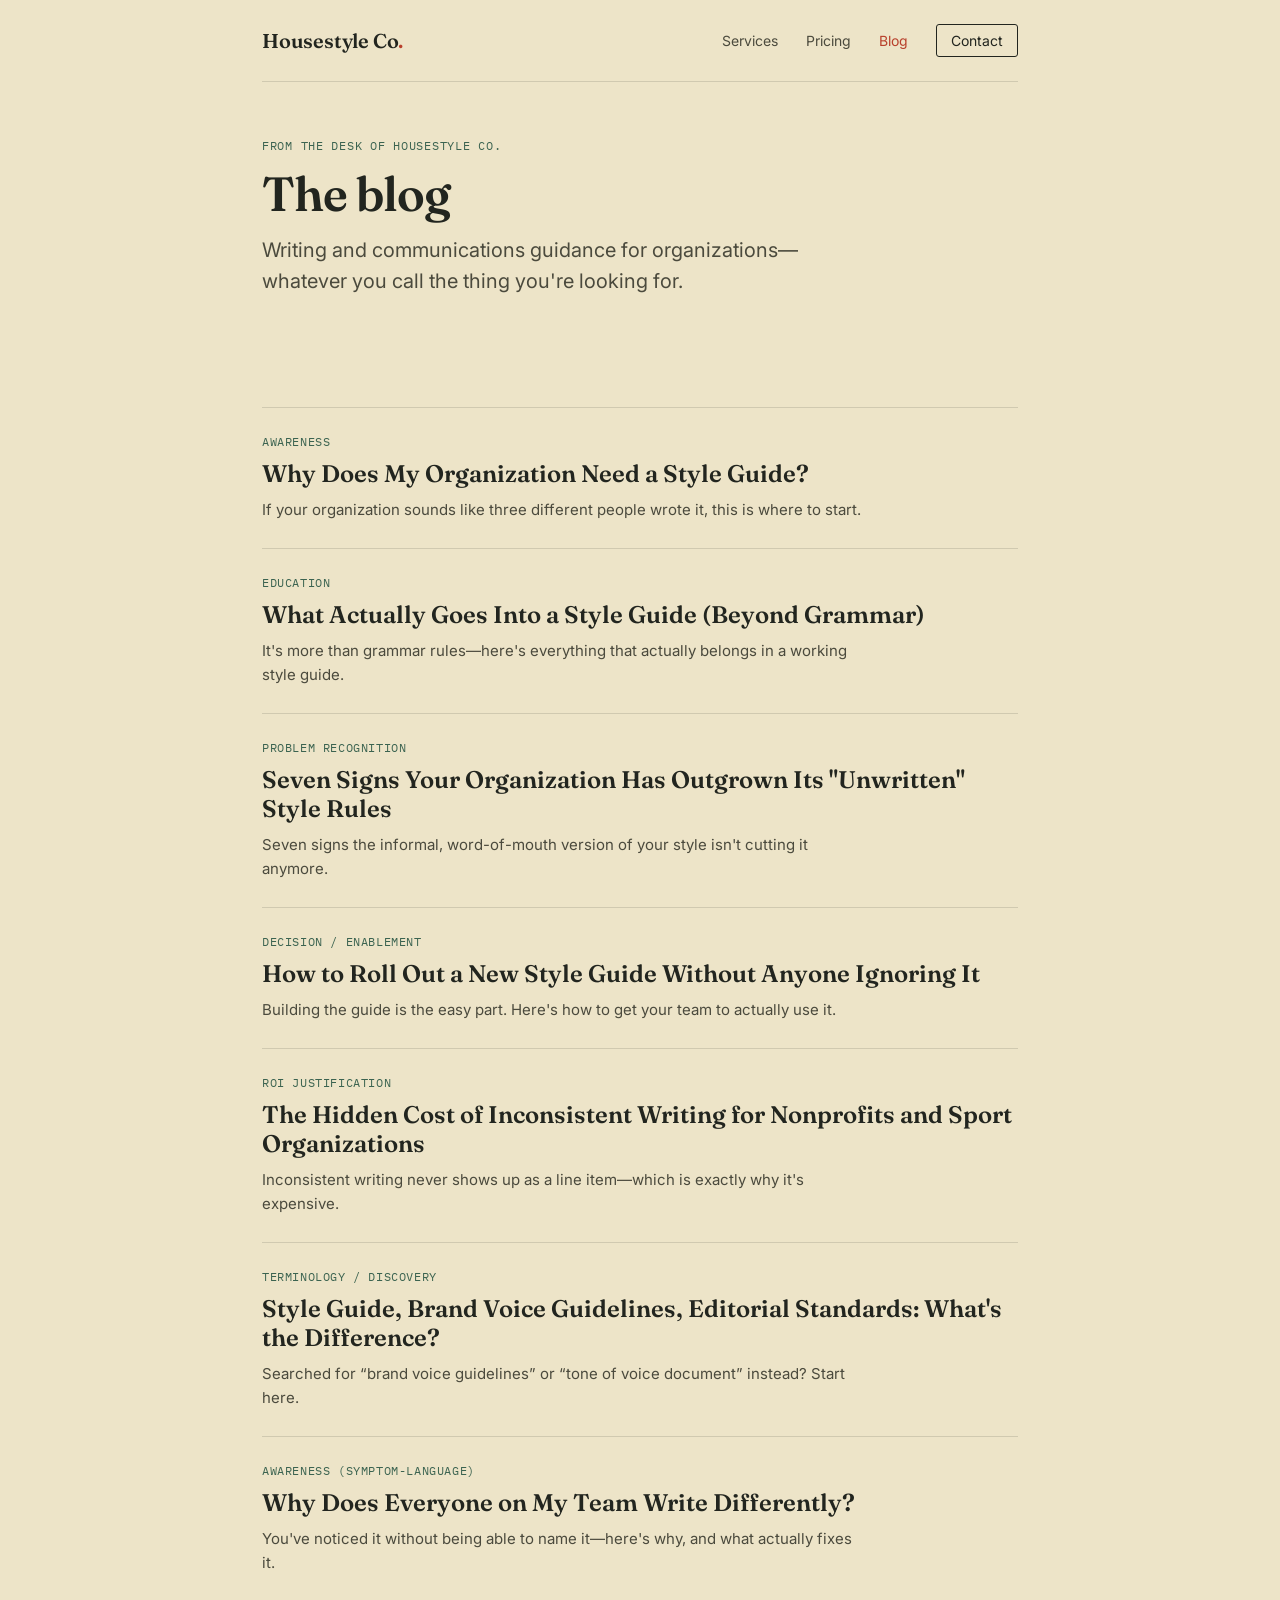
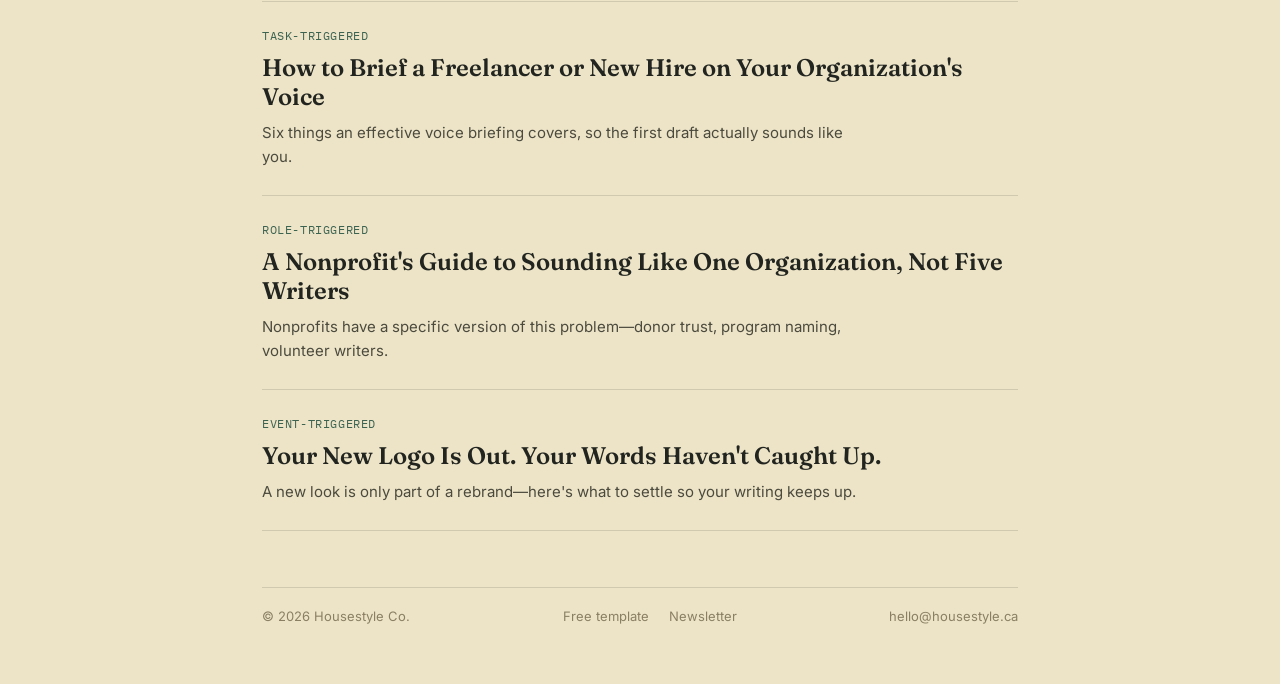
==== commit fa875a54: "Simplify the site nav and move secondary links to the footer - Nav on every page is now Services, Pr" ====
--- a/blog/index.html
+++ b/blog/index.html
@@ -29,9 +29,8 @@
     <div class="navlinks">
       <a href="../index.html#services">Services</a>
       <a href="../pricing/index.html">Pricing</a>
-      <a href="../free-template/index.html">Free template</a>
-      <a href="https://housestyleca.substack.com" target="_blank" rel="noopener">Newsletter</a>
-      <a href="../index.html#contact">Contact</a>
+      <a href="index.html" aria-current="page">Blog</a>
+      <a class="nav-cta" href="../index.html#contact">Contact</a>
     </div>
   </nav>
 
@@ -99,6 +98,7 @@
   <footer>
     <div class="footer-meta">
       <span>&copy; <span id="year"></span> Housestyle Co.</span>
+      <span class="footer-links"><a href="../free-template/index.html">Free template</a><a href="https://housestyleca.substack.com" target="_blank" rel="noopener">Newsletter</a></span>
       <span>hello@housestyle.ca</span>
     </div>
   </footer>
--- a/style.css
+++ b/style.css
@@ -23,6 +23,9 @@
 .navlinks{display:flex;gap:28px;font-size:14px;color:var(--ink-soft);}
 .navlinks a{text-decoration:none;}
 .navlinks a:hover{color:var(--redline);}
+.navlinks{align-items:center;}
+.navlinks a.nav-cta{color:var(--ink);border:1px solid var(--ink);border-radius:3px;padding:7px 14px;}
+.navlinks a.nav-cta:hover{background:var(--paper-2);color:var(--ink);}
 
 /* hero: dictionary entry */
 .hero{padding:72px 0 40px;}
@@ -85,6 +88,9 @@
 .contact-form input:focus,.contact-form textarea:focus{outline:2px solid var(--redline);outline-offset:1px;}
 
 footer{padding:0 0 60px;}
+.footer-links{display:flex;gap:20px;}
+.footer-links a{text-decoration:none;}
+.footer-links a:hover{color:var(--redline);}
 .footer-meta{margin-top:16px;padding-top:20px;border-top:1px solid var(--line);font-size:13px;color:var(--muted);display:flex;justify-content:space-between;flex-wrap:wrap;gap:8px;}
 
 /* ---- blog-specific additions ---- */
